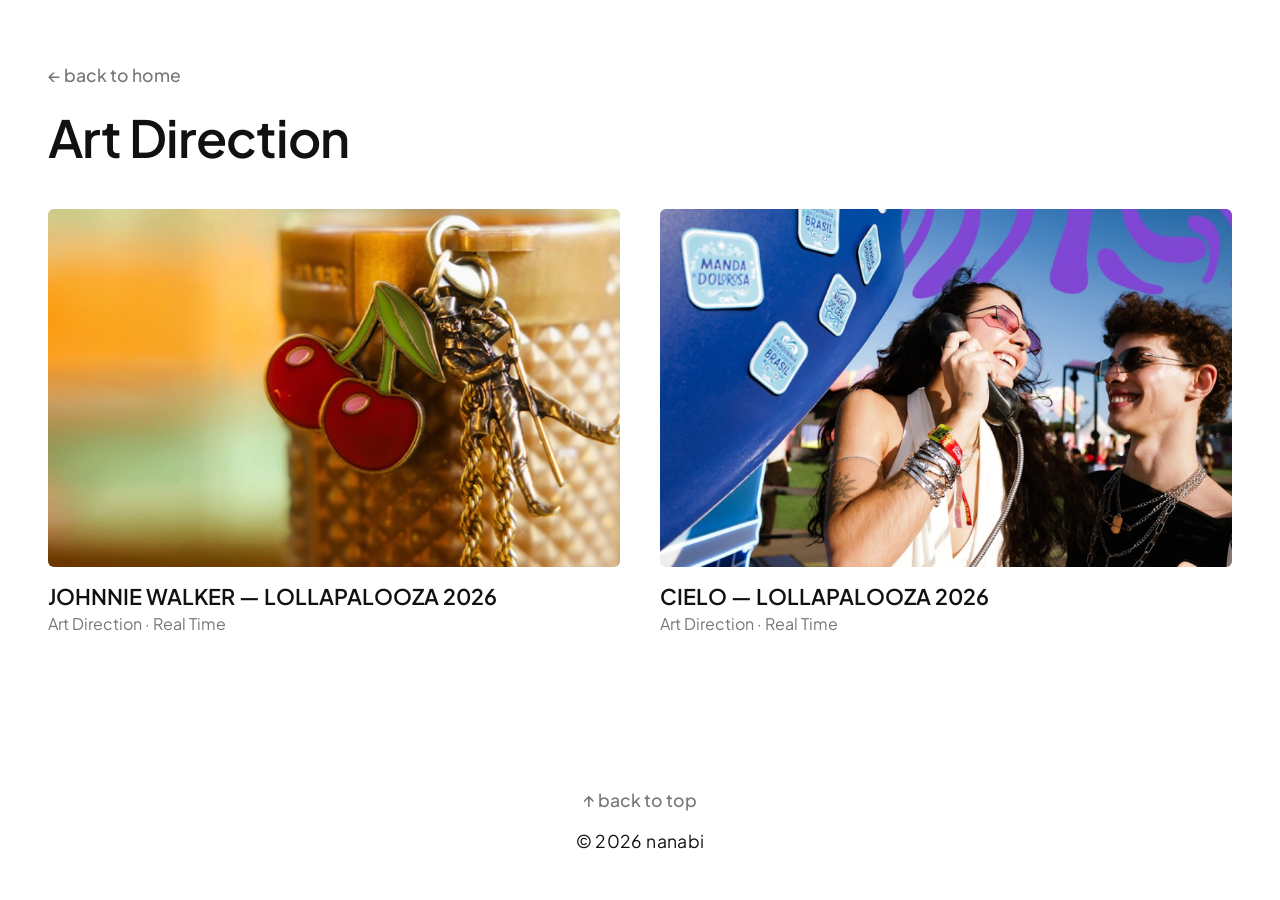
==== art-direction.html @ 41f4c7fe "Revise project description for Johnnie Walker Lollapalooza Updated the text to streamline the descri" ====
<!DOCTYPE html>
<html lang="en">
<head>
  <meta charset="UTF-8">
  <meta name="viewport" content="width=device-width, initial-scale=1.0">
  <title>Art Direction — nanabi</title>

  <!-- FAVICON -->
  <link rel="icon" type="image/png" href="star.png">

  <link rel="stylesheet" href="style.css">
  <link rel="preconnect" href="https://fonts.googleapis.com">
  <link rel="preconnect" href="https://fonts.gstatic.com" crossorigin>
  <link href="https://fonts.googleapis.com/css2?family=Plus+Jakarta+Sans:wght@300;400;500;600;700&display=swap" rel="stylesheet">
</head>
<body>

  <header class="project-header">
    <a href="index.html" class="back-link">← back to home</a>
    <h1 class="category-title">Art Direction</h1>
  </header>

  <main class="gallery-container">
    <div class="projects-grid">

      <!-- CARD 1: JOHNNIE WALKER -->
      <div class="project-card" onclick="openModal('modal-johnnie-walker')" style="cursor: pointer;">
        <div class="card-thumb">
          <img src="THUMBS/Art Direction_01.jpg" alt="JOHNNIE WALKER — LOLLAPALOOZA 2026">
        </div>
        <div class="card-info">
          <h3>JOHNNIE WALKER — LOLLAPALOOZA 2026</h3>
          <p>Art Direction · Real Time</p>
        </div>
      </div>

      <!-- CARD 2: CIELO -->
      <div class="project-card" onclick="openModal('modal-cielo')" style="cursor: pointer;">
        <div class="card-thumb">
          <img src="THUMBS/Art Direction_02.jpg" alt="CIELO — LOLLAPALOOZA 2026">
        </div>
        <div class="card-info">
          <h3>CIELO — LOLLAPALOOZA 2026</h3>
          <p>Art Direction · Real Time</p>
        </div>
      </div>

    </div>
  </main>

  <!-- MODAL 1: JOHNNIE WALKER -->
  <div id="modal-johnnie-walker" class="modal-overlay" onclick="closeModal(event, 'modal-johnnie-walker')">
    <div class="modal-card modal-sidebar" onclick="event.stopPropagation()">
      <div class="modal-media-scroll">
        <img src="ART_DIR/FEED_JW.jpg" alt="JOHNNIE WALKER — LOLLAPALOOZA 2026" style="width: 100%; border-radius: 6px;">
      </div>
      <div class="modal-fixed-sidebar">
        <h3>JOHNNIE WALKER<br>LOLLAPALOOZA 2026</h3>
        <p>The objective for Johnnie Walker was to develop the brand’s visual communication for Lollapalooza 2026, creating a real-time coverage aligned with its identity and the festival’s dynamics. The strategy brought the Go-Go Highball territory and Sabrina Carpenter partnership into the festival context, connecting the product, the experience, and the brand.</p>
        <p>My role as an Art Direction Assistant focused on planning and visual direction, contributing to the development of the content alongside the creative team. The planning aimed to translate the campaign territory into a relevant and consistent visual language throughout the festival. Keep Walking.</p>
        <a href="https://www.instagram.com/p/DWPkcIImExJ/?img_index=1" target="_blank" rel="noopener noreferrer" class="modal-cta-btn">
          view on instagram ↗
        </a>
      </div>
    </div>
  </div>

  <!-- MODAL 2: CIELO -->
  <div id="modal-cielo" class="modal-overlay" onclick="closeModal(event, 'modal-cielo')">
    <div class="modal-card modal-sidebar" onclick="event.stopPropagation()">
      <div class="modal-media-scroll">
        <iframe 
          src="https://www.instagram.com/p/DWH2BdwEbZx/embed" 
          width="100%" 
          height="580" 
          frameborder="0" 
          scrolling="no" 
          allowtransparency="true"
          style="border: none; border-radius: 6px; background: #ffffff;">
        </iframe>
      </div>
      <div class="modal-fixed-sidebar">
        <h3>CIELO<br>LOLLAPALOOZA 2026</h3>
        <p>The objective for Cielo was to establish a visual direction for the Lollapalooza 2026 coverage that would bring the brand closer to the audience’s experience and the energy of the festival. The strategy took Brazilian identity as its starting point, exploring the universe of boteco and gatherings to create a relaxed, diverse, playful, and warm communication.</p>
        <p>My role as an Art Direction Assistant, working as part of the creative team, involved contributing to the development of the visual concept and defining the aesthetic direction for the real-time coverage content.</p>
        <p>The planning aimed to transform everyday elements of Brazilian culture into a contemporary and spontaneous visual language, connecting Cielo to the moments of celebration, connection, and fun experienced throughout the festival.</p>
      </div>
    </div>
  </div>

  <footer class="site-footer">
    <a href="#top" class="back-link back-to-top">↑ back to top</a>
    <p>© 2026 nanabi</p>
  </footer>

  <script src="script.js"></script>
</body>
</html>
---- style.css ----
:root {
  --bg-color: #ffffff;
  --dark-banner: #332B36;
  --text-dark: #111111;
  --text-muted: #777777;
  --pill-bg: #332B36;
  --pill-hover: #221c24;
  --font-main: 'Plus Jakarta Sans', -apple-system, sans-serif;
}

html {
  scroll-behavior: smooth;
}

* {
  margin: 0;
  padding: 0;
  box-sizing: border-box;
}

body {
  font-family: var(--font-main);
  background-color: var(--bg-color);
  color: var(--text-dark);
  -webkit-font-smoothing: antialiased;
  min-height: 100vh;
  display: flex;
  flex-direction: column;
  overflow-x: hidden;
}

/* HERO */
.hero {
  text-align: center;
  padding-top: 4rem;
  width: 100%;
}

.hero h1 {
  font-size: 3.5rem;
  font-weight: 500;
  letter-spacing: -0.02em;
}

.hero .subtitle {
  color: var(--text-muted);
  font-size: 1.25rem;
  margin-top: 0.3rem;
  margin-bottom: 4.5rem;
}

/* CONTAINER CENTRADO */
.banner-container {
  width: 100%;
  max-width: 1320px;
  margin: 0 auto 2rem auto;
  padding: 0 3rem;
  position: relative;
}

.banner-dark-card {
  background-color: var(--dark-banner);
  border-radius: 4px;
  display: flex;
  align-items: center;
  padding: 4rem 5rem;
  position: relative;
  min-height: 280px;
}

/* PHOTO BOOTH OVERLAY */
.photo-window {
  width: 500px;
  position: absolute;
  left: -50px;
  top: 40%;
  transform: translateY(-50%) rotate(-3.5deg);
  transform-origin: center center;
  filter: drop-shadow(0 25px 35px rgba(0, 0, 0, 0.35));
  transition: transform 0.3s ease;
  z-index: 10;
  pointer-events: none;
}

.photo-window img {
  width: 100%;
  display: block;
  pointer-events: auto;
}

.photo-window:hover {
  transform: translateY(-50%) rotate(0deg) scale(1.02);
}

/* BIO TEXT */
.bio-text {
  margin-left: 440px;
  color: #e2dfd2;
  font-size: 1.15rem;
  line-height: 1.75;
  text-align: left;
  max-width: 720px;
}

.bio-text p + p {
  margin-top: 1.2rem;
}

/* TAB NAV */
.tab-nav {
  display: flex;
  justify-content: center;
  gap: 4.5rem;
  margin: 5rem 0 4.5rem 0;
  position: relative;
  z-index: 30;
}

.tab-btn {
  background: none;
  border: none;
  font-family: var(--font-main);
  font-size: 2rem;
  font-weight: 400;
  color: #a0a0a0;
  cursor: pointer;
  transition: color 0.2s ease, font-weight 0.2s ease;
  position: relative;
  z-index: 35;
  text-transform: lowercase;
}

.tab-btn:hover,
.tab-btn.active {
  color: var(--text-dark);
  font-weight: 600;
}

/* TABS CONTENT */
.content-area {
  flex: 1;
}

.tab-content {
  display: none;
  max-width: 1100px;
  margin: 0 auto;
  padding: 0 2rem;
  text-align: center;
}

.tab-content.active {
  display: block;
}

/* PORTFOLIO PILLS */
.pills-grid {
  display: flex;
  flex-wrap: wrap;
  justify-content: center;
  gap: 1.5rem 1.8rem;
  max-width: 980px;
  margin: 0 auto;
}

.pill-btn {
  background-color: var(--pill-bg);
  color: #ffffff;
  padding: 1.2rem 3rem;
  border-radius: 60px;
  text-decoration: none;
  font-size: 1.15rem;
  font-weight: 500;
  transition: all 0.2s ease;
  white-space: nowrap;
}

.pill-btn:hover {
  background-color: var(--pill-hover);
  transform: translateY(-3px);
}

/* ABOUT SECTION */
.about-text {
  font-size: 1.15rem;
  line-height: 1.75;
  color: var(--text-dark);
  text-align: center;
  max-width: 820px;
  margin: 0 auto;
}

.about-text p + p {
  margin-top: 1.8rem;
}

/* FERRAMENTAS NA ABA ABOUT */
.tools-section {
  margin-top: 1.8rem;
  padding-top: 0;
  border-top: none;
}

.tools-section h3 {
  font-size: 2rem;
  font-weight: 600;
  margin-bottom: 0.8rem;
  color: var(--text-dark);
  text-transform: lowercase;
  letter-spacing: normal;
}

.tools-section p {
  font-size: 1.15rem;
  color: var(--text-dark);
  line-height: 1.75;
}

/* CONTACT SECTION */
.contact-box {
  margin-top: 4rem;
  display: flex;
  flex-direction: column;
  align-items: center;
  gap: 3rem;
}

.email-img {
  max-width: 520px;
  width: 100%;
  height: auto;
  transition: transform 0.2s ease;
}

.email-img:hover {
  transform: translateY(-2px);
}

.social-buttons {
  display: flex;
  justify-content: center;
  align-items: center;
  gap: 2rem;
}

.social-btn-img {
  height: 48px;
  width: auto;
  transition: transform 0.2s ease;
}

.social-btn-img:hover {
  transform: scale(1.08);
}

/* GALERIAS E INTERNAS */
.project-header {
  max-width: 1320px;
  margin: 0 auto;
  padding: 4rem 3rem 2.5rem 3rem;
  display: flex;
  flex-direction: column;
  gap: 1.2rem;
  width: 100%;
}

.back-link {
  color: var(--text-muted);
  text-decoration: none;
  font-size: 1.1rem;
  font-weight: 500;
  transition: color 0.2s ease;
}

.back-link:hover {
  color: var(--text-dark);
}

.category-title {
  font-size: 3.2rem;
  font-weight: 600;
  letter-spacing: -0.02em;
}

.gallery-container {
  max-width: 1320px;
  margin: 0 auto;
  padding: 0 3rem;
  width: 100%;
  flex: 1;
}

.projects-grid {
  display: grid;
  grid-template-columns: repeat(2, 1fr);
  gap: 3.5rem 2.5rem;
}

.project-card {
  text-decoration: none;
  color: var(--text-dark);
  display: flex;
  flex-direction: column;
  gap: 1rem;
}

/* ESCONDE PROJETOS ADICIONAIS INICIALMENTE */
.project-card.hidden-project {
  display: none !important;
}

.card-thumb {
  width: 100%;
  aspect-ratio: 16 / 10;
  background-color: #f2f2f2;
  border-radius: 6px;
  overflow: hidden;
}

.card-thumb img {
  width: 100%;
  height: 100%;
  object-fit: cover;
  transition: transform 0.4s ease;
}

.project-card:hover .card-thumb img {
  transform: scale(1.04);
}

.card-info h3 {
  font-size: 1.35rem;
  font-weight: 600;
}

.card-info p {
  font-size: 1rem;
  color: var(--text-muted);
  margin-top: 0.2rem;
}

/* BOTÃO LOAD MORE */
.load-more-container {
  display: flex;
  justify-content: center;
  margin-top: 3.5rem;
  width: 100%;
}

#load-more-btn {
  background-color: var(--pill-bg);
  color: #ffffff;
  border: none;
  padding: 1rem 2.5rem;
  border-radius: 60px;
  font-family: var(--font-main);
  font-size: 1.05rem;
  font-weight: 500;
  cursor: pointer;
  transition: all 0.2s ease;
  text-transform: lowercase;
}

#load-more-btn:hover {
  background-color: var(--pill-hover);
  transform: translateY(-2px);
}

/* ===================================================
   MODAIS DE VISUALIZAÇÃO
   =================================================== */

/* OVERLAY TRANSLÚCIDO COM BLUR */
.modal-overlay {
  display: none;
  position: fixed;
  top: 0;
  left: 0;
  width: 100vw;
  height: 100vh;
  background-color: rgba(30, 30, 30, 0.65);
  backdrop-filter: blur(10px);
  -webkit-backdrop-filter: blur(10px);
  z-index: 1000;
  justify-content: center;
  align-items: center;
  padding: 2rem;
}

.modal-overlay.active {
  display: flex;
}

/* BASE COMUM DO CARD */
.modal-card {
  background-color: #ffffff;
  border-radius: 12px;
  overflow: hidden;
  box-shadow: 0 30px 60px rgba(0, 0, 0, 0.45);
  padding: 1rem;
}

/* 1. LAYOUT DA HOME (TEXTO ABAIXO DA MÍDIA) */
.modal-card.modal-home {
  width: 100%;
  max-width: 560px;
  height: auto;
  max-height: 88vh;
  display: flex;
  flex-direction: column;
}

.modal-card.modal-home .modal-media-scroll {
  flex: initial;
  max-height: 68vh;
  overflow-y: auto;
  background-color: #ffffff;
}

.modal-card.modal-home .modal-media-scroll img,
.modal-card.modal-home .modal-media-scroll video {
  width: 100%;
  height: auto;
  display: block;
  border-radius: 6px;
}

.modal-fixed-footer {
  background-color: #ffffff;
  padding: 1rem 0.2rem 0.2rem 0.2rem;
  display: flex;
  flex-direction: column;
  align-items: flex-start;
}

.modal-fixed-footer h3 {
  font-size: 1.1rem;
  font-weight: 700;
  color: #111111;
  line-height: 1.2;
}

.modal-fixed-footer p {
  font-size: 0.9rem;
  color: #555555;
  margin-top: 0.2rem;
  line-height: 1.4;
}

/* BOTÃO CTA NOS MODAIS DA HOME (VIEW PROJECT) */
.modal-cta-btn {
  display: inline-block;
  margin-top: 0.8rem;
  padding: 0.45rem 1rem;
  background-color: #332B36 !important;
  color: #ffffff !important;
  text-decoration: none !important;
  font-size: 0.75rem;
  font-weight: 500;
  letter-spacing: 0.03em;
  text-transform: lowercase;
  border-radius: 20px;
  transition: background-color 0.2s ease, transform 0.2s ease;
}

.modal-cta-btn:hover {
  background-color: #221c24 !important;
  transform: translateY(-1px);
}

/* 2. LAYOUT DAS ESPECIALIDADES (SIDEBAR FIXA À DIREITA) */
.modal-card.modal-sidebar {
  width: 100%;
  max-width: 1120px;
  height: 85vh;
  max-height: 85vh;
  display: flex;
  flex-direction: row;
  gap: 2rem;
  overflow: hidden; /* Isso impede que o texto saia para fora do card no desktop */
}

.modal-fixed-sidebar {
  width: 260px;
  flex-shrink: 0;
  background-color: #ffffff;
  padding: 0.5rem 1rem 1rem 0;
  display: flex;
  flex-direction: column;
  gap: 1rem;
  height: 100%; /* Força a coluna a respeitar a altura do modal */
  overflow-y: auto !important; /* Ativa a rolagem própria no texto */
}

.modal-card.modal-sidebar .modal-media-scroll img,
.modal-card.modal-sidebar .modal-media-scroll video {
  width: 100%;
  height: auto;
  display: block;
  border-radius: 6px;
}

/* PROTÓTIPOS EMBUTIDOS (FIGMA / IFRAMES / EMBEDS) */
.modal-card.modal-sidebar .modal-media-scroll iframe {
  width: 100%;
  height: 100%;
  min-height: 540px;
  border: none;
  border-radius: 6px;
  display: block;
  background-color: #ffffff !important;
}

/* AJUSTE EXCLUSIVO PARA EMBEDS DO INSTAGRAM */
.modal-card.modal-sidebar .modal-media-scroll iframe[src*="instagram.com"] {
  width: 100%;
  max-width: 540px;
  height: 720px !important;
  margin: 0 auto;
  display: block;
}

/* CENTRALIZAÇÃO EXCLUSIVA DO VÍDEO NO MODAL DE OOH */
#modal-ooh-01 .modal-media-scroll {
  display: flex !important;
  align-items: center !important;
  justify-content: center !important;
  background-color: #ffffff !important;
}

#modal-ooh-01 .modal-media-scroll video {
  max-height: 100% !important;
  width: auto !important;
  object-fit: contain !important;
}

.modal-fixed-sidebar {
  width: 260px;
  flex-shrink: 0;
  background-color: #ffffff;
  padding: 0.5rem 0.5rem 0.5rem 0;
  display: flex;
  flex-direction: column;
  gap: 1rem;
  max-height: 100%;
  overflow-y: auto !important;
}

.modal-fixed-sidebar h3 {
  font-size: 1.15rem;
  font-weight: 700;
  color: #111111;
  line-height: 1.3;
}

.modal-fixed-sidebar p {
  font-size: 0.9rem;
  color: #444444;
  line-height: 1.55;
}

/* BARRA DE ROLAGEM DISCRETA NAS MÍDIAS E SIDEBAR */
.modal-media-scroll::-webkit-scrollbar,
.modal-fixed-sidebar::-webkit-scrollbar {
  width: 4px;
}

.modal-media-scroll::-webkit-scrollbar-thumb,
.modal-fixed-sidebar::-webkit-scrollbar-thumb {
  background: rgba(0, 0, 0, 0.15);
  border-radius: 3px;
}

/* FOOTER COPYRIGHT & BACK TO TOP */
.site-footer {
  text-align: center;
  padding: 6rem 0 3rem 0;
  width: 100%;
  display: flex;
  flex-direction: column;
  align-items: center;
  gap: 1.2rem;
}

.back-to-top {
  display: inline-block;
  cursor: pointer;
}

.site-footer p {
  font-size: 1.1rem;
  color: var(--text-dark);
  font-weight: 400;
  letter-spacing: 0.02em;
}

/* REGRAS RESPONSIVAS (TABLET E MOBILE) */
@media (max-width: 1024px) {
  .hero h1 { font-size: 2.8rem; }
  .tab-btn { font-size: 1.8rem; }
  .photo-window { width: 400px; left: -20px; top: 40%; }
  .bio-text { margin-left: 350px; font-size: 1rem; }
  .about-text { font-size: 1.05rem; }
  .pill-btn { font-size: 1.05rem; padding: 1rem 2.2rem; }
}

@media (max-width: 768px) {
  .hero { padding-top: 2.5rem; }
  .hero h1 { font-size: 2.2rem; }
  .hero .subtitle { font-size: 1.1rem; margin-bottom: 2.5rem; }

  .banner-container {
    padding: 0 1.25rem;
    margin-bottom: 1rem;
  }

  .banner-dark-card {
    flex-direction: column;
    padding: 2.5rem 1.5rem;
    min-height: auto;
  }

  .photo-window {
    position: relative;
    left: 0;
    top: 0;
    transform: none;
    margin: -50px auto 1.5rem auto;
    width: 100%;
    max-width: 300px;
    pointer-events: auto;
  }

  .photo-window:hover {
    transform: scale(1.02);
  }

  .bio-text {
    margin-left: 0;
    font-size: 1rem;
    text-align: center;
    line-height: 1.6;
  }

  .tab-nav {
    gap: 1.8rem;
    margin: 3rem 0 2.5rem 0;
  }

  .tab-btn {
    font-size: 1.3rem;
  }

  .tab-content {
    padding: 0 1.25rem;
  }

  .pills-grid {
    flex-direction: column;
    align-items: stretch;
    gap: 1rem;
  }

  .pill-btn {
    text-align: center;
    padding: 1rem 1.5rem;
    font-size: 1rem;
    width: 100%;
  }

  .about-text {
    font-size: 1rem;
    text-align: left;
  }

  .contact-box {
    margin-top: 2rem;
    gap: 2rem;
  }

  .social-buttons {
    gap: 1.5rem;
  }

  .social-btn-img {
    height: 40px;
  }

  .projects-grid {
    grid-template-columns: 1fr;
    gap: 2.5rem;
  }

  .project-header, .gallery-container {
    padding-left: 1.25rem;
    padding-right: 1.25rem;
  }

  .category-title {
    font-size: 2.2rem;
  }

  .modal-overlay {
    padding: 1rem;
  }

  /* MOBILE DA HOME */
  .modal-card.modal-home {
    width: 100%;
    max-width: 380px;
    height: auto;
    max-height: 85vh;
    padding: 0.8rem;
    overflow-y: auto;
  }

  .modal-card.modal-home .modal-media-scroll {
    flex: initial;
    max-height: 55vh;
  }

  /* MOBILE DAS ESPECIALIDADES */
  .modal-card.modal-sidebar {
    flex-direction: column;
    width: 100%;
    max-width: 100%;
    height: auto;
    max-height: 85vh;
    padding: 1rem;
    gap: 1rem;
    overflow-y: auto;
    -webkit-overflow-scrolling: touch;
  }

  .modal-card.modal-sidebar .modal-media-scroll {
    max-width: 100%;
    max-height: 50vh;
    overflow-y: auto;
    flex-shrink: 0;
  }

  .modal-card.modal-sidebar .modal-media-scroll iframe {
    min-height: 380px;
  }

  .modal-card.modal-sidebar .modal-media-scroll iframe[src*="instagram.com"] {
    height: 480px !important;
  }

  .modal-card.modal-sidebar .modal-fixed-sidebar {
    width: 100%;
    padding: 0.5rem 0.2rem 0.5rem 0.2rem;
    gap: 0.5rem;
    flex-shrink: 0;
    max-height: none;
    overflow-y: visible !important;
  }

  .site-footer {
    padding: 4rem 0 2rem 0;
  }
}
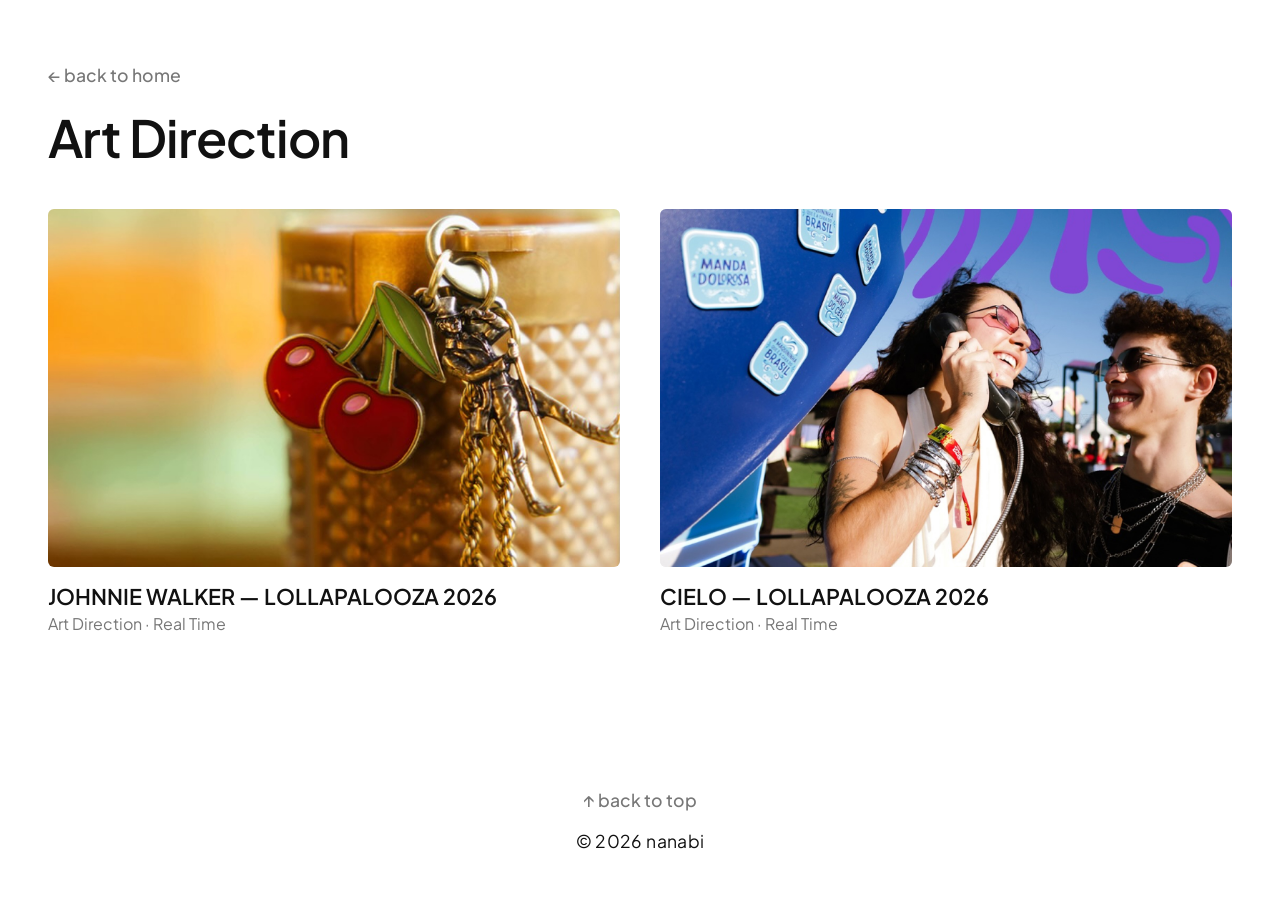
==== commit 6c2fac4a: "Refactor Cielo visual direction description Revised the text to enhance clarity and conciseness." ====
--- a/art-direction.html
+++ b/art-direction.html
@@ -81,9 +81,8 @@
       </div>
       <div class="modal-fixed-sidebar">
         <h3>CIELO<br>LOLLAPALOOZA 2026</h3>
-        <p>The objective for Cielo was to establish a visual direction for the Lollapalooza 2026 coverage that would bring the brand closer to the audience’s experience and the energy of the festival. The strategy took Brazilian identity as its starting point, exploring the universe of boteco and gatherings to create a relaxed, diverse, playful, and warm communication.</p>
-        <p>My role as an Art Direction Assistant, working as part of the creative team, involved contributing to the development of the visual concept and defining the aesthetic direction for the real-time coverage content.</p>
-        <p>The planning aimed to transform everyday elements of Brazilian culture into a contemporary and spontaneous visual language, connecting Cielo to the moments of celebration, connection, and fun experienced throughout the festival.</p>
+        <p>The objective for Cielo was to establish a visual direction for Lollapalooza 2026, bringing the brand closer to the audience and the energy of the festival. The strategy explored Brazilian identity through the universe of boteco and gatherings, creating a relaxed, diverse, playful, and warm visual language.</p>
+        <p>My role as an Art Direction Assistant focused on planning and visual direction, contributing to the development of the visual concept alongside the creative team. The planning transformed everyday elements of Brazilian culture into a contemporary and spontaneous language connected to the festival experience.</p>
       </div>
     </div>
   </div>
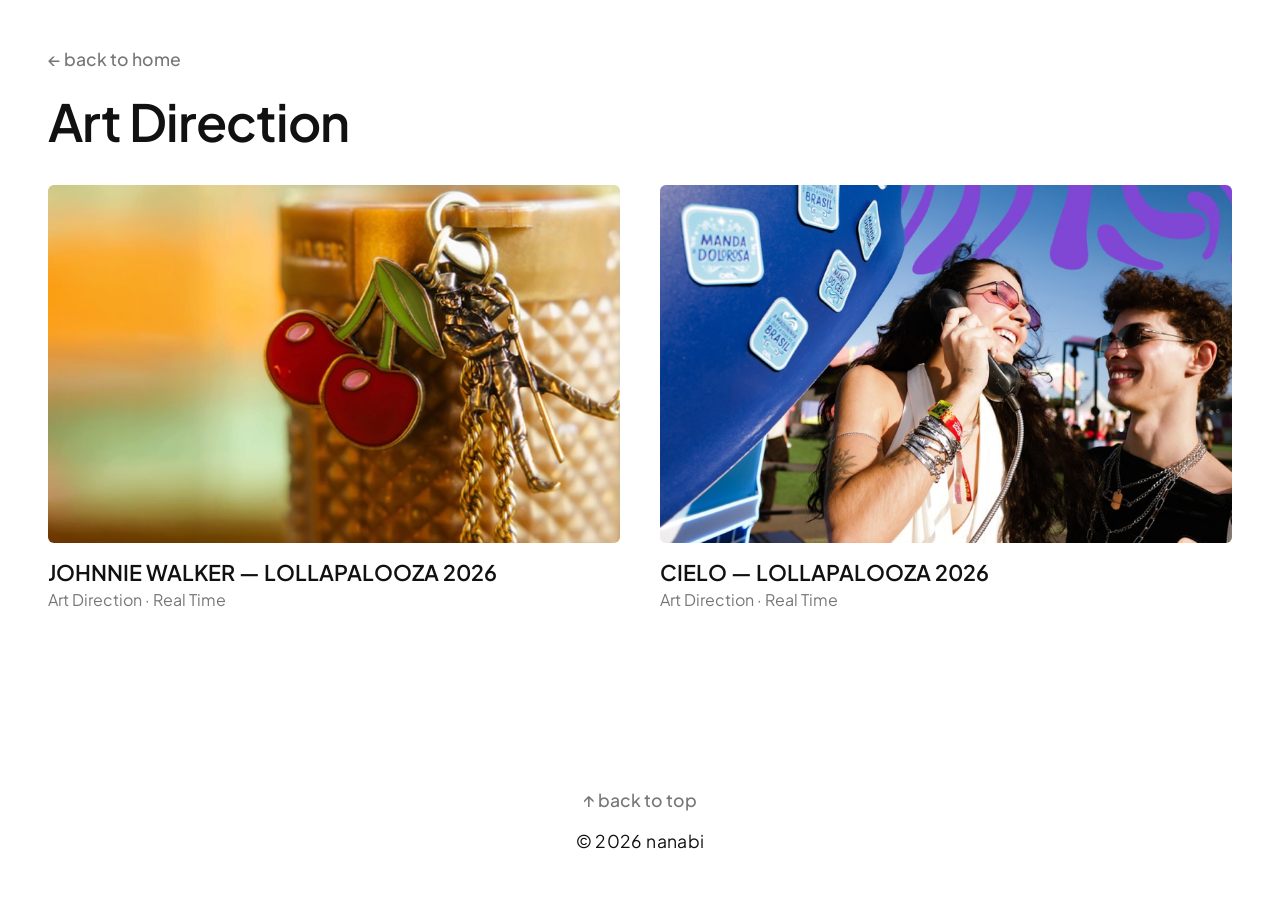
==== commit 7f0dae10: "Revise project descriptions for clarity and detail" ====
--- a/art-direction.html
+++ b/art-direction.html
@@ -57,7 +57,7 @@
       <div class="modal-fixed-sidebar">
         <h3>JOHNNIE WALKER<br>LOLLAPALOOZA 2026</h3>
         <p>The objective for Johnnie Walker was to develop the brand’s visual communication for Lollapalooza 2026, creating a real-time coverage aligned with its identity and the festival’s dynamics. The strategy brought the Go-Go Highball territory and Sabrina Carpenter partnership into the festival context, connecting the product, the experience, and the brand.</p>
-        <p>My role as an Art Direction Assistant focused on planning and visual direction, contributing to the development of the content alongside the creative team. The planning aimed to translate the campaign territory into a relevant and consistent visual language throughout the festival. Keep Walking.</p>
+        <p>For this project, I worked alongside the NOW team as an Art Direction Assistant, contributing to the planning and visual direction of the content. The planning aimed to translate the campaign territory into a relevant and consistent visual language throughout the festival. Keep Walking.</p>
         <a href="https://www.instagram.com/p/DWPkcIImExJ/?img_index=1" target="_blank" rel="noopener noreferrer" class="modal-cta-btn">
           view on instagram ↗
         </a>
@@ -81,8 +81,9 @@
       </div>
       <div class="modal-fixed-sidebar">
         <h3>CIELO<br>LOLLAPALOOZA 2026</h3>
-        <p>The objective for Cielo was to establish a visual direction for Lollapalooza 2026, bringing the brand closer to the audience and the energy of the festival. The strategy explored Brazilian identity through the universe of boteco and gatherings, creating a relaxed, diverse, playful, and warm visual language.</p>
-        <p>My role as an Art Direction Assistant focused on planning and visual direction, contributing to the development of the visual concept alongside the creative team. The planning transformed everyday elements of Brazilian culture into a contemporary and spontaneous language connected to the festival experience.</p>
+        <p>For Lollapalooza 2026, Cielo developed a visual direction designed to bring the brand closer to the audience and the energy of the festival. The strategy explored Brazilian identity through the universe of boteco and gatherings, creating a relaxed, diverse, playful, and warm visual language.</p>
+        <p>For this project, I worked alongside the NOW team as an Art Direction Assistant, contributing to the planning and development of the visual concept. The planning transformed everyday elements of Brazilian culture into a contemporary and spontaneous visual language connected to the festival experience.</p>
+        
       </div>
     </div>
   </div>
--- a/style.css
+++ b/style.css
@@ -253,11 +253,15 @@
   transform: scale(1.08);
 }
 
-/* GALERIAS E INTERNAS */
+/* GALERIAS E INTERNAS (HEADER FIXO EM CIMA) */
 .project-header {
+  position: sticky;
+  top: 0;
+  background-color: var(--bg-color);
+  z-index: 100;
   max-width: 1320px;
   margin: 0 auto;
-  padding: 4rem 3rem 2.5rem 3rem;
+  padding: 3rem 3rem 2rem 3rem;
   display: flex;
   flex-direction: column;
   gap: 1.2rem;
@@ -398,6 +402,32 @@
   overflow: hidden;
   box-shadow: 0 30px 60px rgba(0, 0, 0, 0.45);
   padding: 1rem;
+  position: relative;
+}
+
+/* BOTÃO CLOSE EM CINZA SUAVE */
+.modal-close-btn {
+  position: absolute;
+  top: 1rem;
+  right: 1rem;
+  background-color: #f1f1f1;
+  color: #555555;
+  border: none;
+  border-radius: 50%;
+  width: 32px;
+  height: 32px;
+  font-size: 1rem;
+  cursor: pointer;
+  display: flex;
+  align-items: center;
+  justify-content: center;
+  transition: background-color 0.2s ease, color 0.2s ease;
+  z-index: 50;
+}
+
+.modal-close-btn:hover {
+  background-color: #e2e2e2;
+  color: #111111;
 }
 
 /* 1. LAYOUT DA HOME (TEXTO ABAIXO DA MÍDIA) */
@@ -477,19 +507,17 @@
   display: flex;
   flex-direction: row;
   gap: 2rem;
-  overflow: hidden; /* Isso impede que o texto saia para fora do card no desktop */
-}
-
-.modal-fixed-sidebar {
-  width: 260px;
-  flex-shrink: 0;
-  background-color: #ffffff;
-  padding: 0.5rem 1rem 1rem 0;
-  display: flex;
-  flex-direction: column;
-  gap: 1rem;
-  height: 100%; /* Força a coluna a respeitar a altura do modal */
-  overflow-y: auto !important; /* Ativa a rolagem própria no texto */
+  overflow: hidden;
+}
+
+.modal-card.modal-sidebar .modal-media-scroll {
+  flex: 1;
+  max-width: 800px;
+  height: 100%;
+  overflow-y: auto;
+  background-color: #ffffff !important;
+  border-radius: 6px;
+  position: relative;
 }
 
 .modal-card.modal-sidebar .modal-media-scroll img,
@@ -514,35 +542,22 @@
 /* AJUSTE EXCLUSIVO PARA EMBEDS DO INSTAGRAM */
 .modal-card.modal-sidebar .modal-media-scroll iframe[src*="instagram.com"] {
   width: 100%;
-  max-width: 540px;
-  height: 720px !important;
+  max-width: 480px;
+  height: 100% !important;
+  min-height: 480px;
   margin: 0 auto;
   display: block;
-}
-
-/* CENTRALIZAÇÃO EXCLUSIVA DO VÍDEO NO MODAL DE OOH */
-#modal-ooh-01 .modal-media-scroll {
-  display: flex !important;
-  align-items: center !important;
-  justify-content: center !important;
-  background-color: #ffffff !important;
-}
-
-#modal-ooh-01 .modal-media-scroll video {
-  max-height: 100% !important;
-  width: auto !important;
-  object-fit: contain !important;
 }
 
 .modal-fixed-sidebar {
   width: 260px;
   flex-shrink: 0;
   background-color: #ffffff;
-  padding: 0.5rem 0.5rem 0.5rem 0;
+  padding: 0.5rem 1rem 1rem 0;
   display: flex;
   flex-direction: column;
   gap: 1rem;
-  max-height: 100%;
+  height: 100%;
   overflow-y: auto !important;
 }
 
@@ -668,9 +683,21 @@
     width: 100%;
   }
 
+  /* UNIFORMIZAÇÃO DAS FONTES NO MOBILE (ABOUT & TOOLS) */
   .about-text {
     font-size: 1rem;
-    text-align: left;
+    text-align: center;
+    line-height: 1.6;
+  }
+
+  .tools-section h3 {
+    font-size: 1.3rem;
+    font-weight: 600;
+  }
+
+  .tools-section p {
+    font-size: 1rem;
+    line-height: 1.6;
   }
 
   .contact-box {
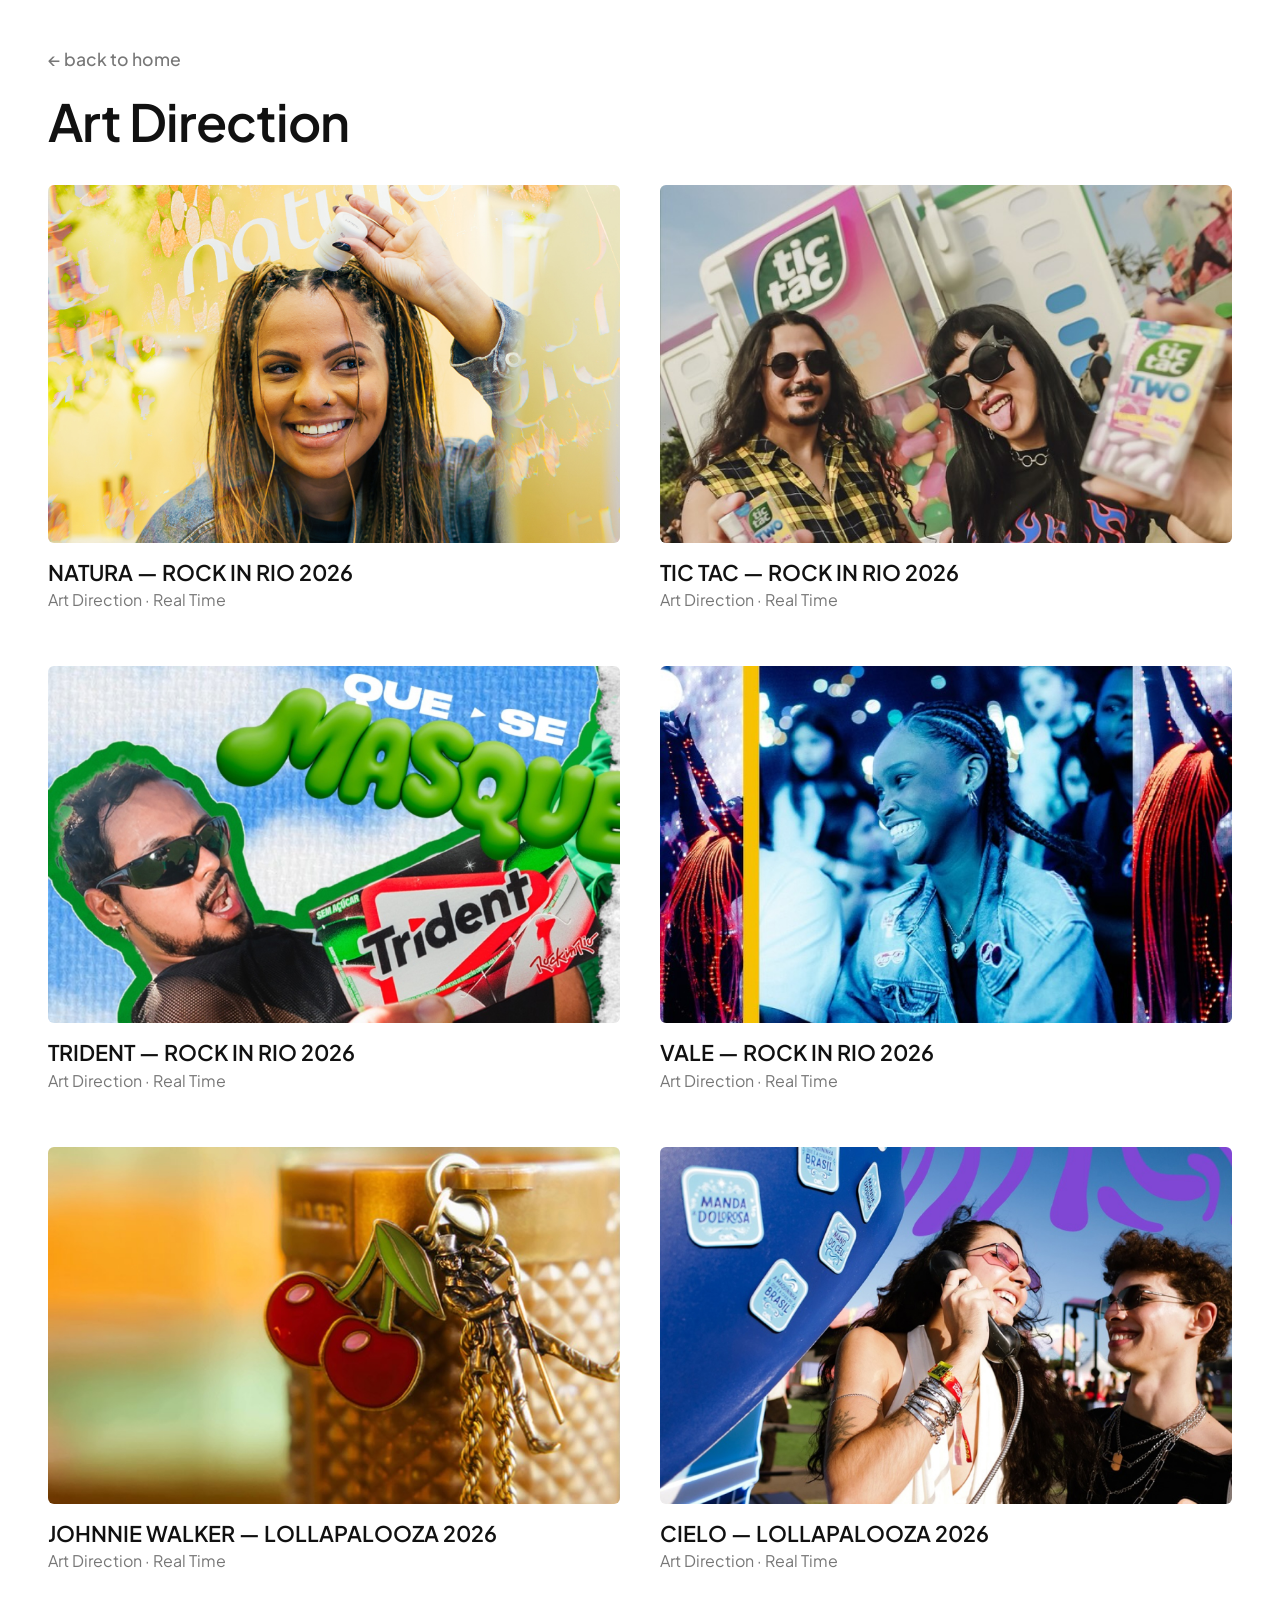
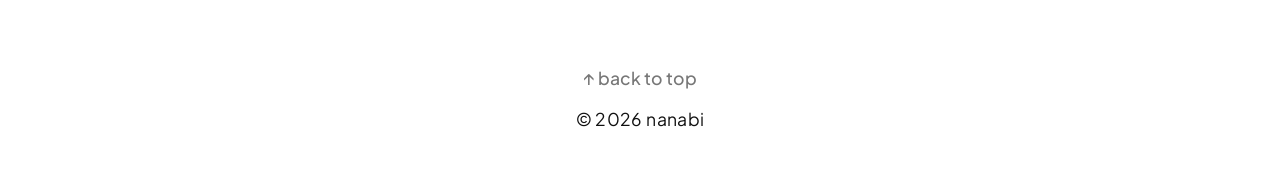
==== commit d7bf2941: "Update project cards and modals for Rock in Rio 2026" ====
--- a/art-direction.html
+++ b/art-direction.html
@@ -13,6 +13,7 @@
   <link rel="preconnect" href="https://fonts.gstatic.com" crossorigin>
   <link href="https://fonts.googleapis.com/css2?family=Plus+Jakarta+Sans:wght@300;400;500;600;700&display=swap" rel="stylesheet">
 </head>
+
 <body>
 
   <header class="project-header">
@@ -23,7 +24,51 @@
   <main class="gallery-container">
     <div class="projects-grid">
 
-      <!-- CARD 1: JOHNNIE WALKER -->
+      <!-- CARD 1: NATURA -->
+      <div class="project-card" onclick="openModal('modal-natura')" style="cursor: pointer;">
+        <div class="card-thumb">
+          <img src="THUMBS/Art Direction_03.jpg" alt="NATURA — ROCK IN RIO 2026">
+        </div>
+        <div class="card-info">
+          <h3>NATURA — ROCK IN RIO 2026</h3>
+          <p>Art Direction · Real Time</p>
+        </div>
+      </div>
+
+      <!-- CARD 2: TIC TAC -->
+      <div class="project-card" onclick="openModal('modal-tictac')" style="cursor: pointer;">
+        <div class="card-thumb">
+          <img src="THUMBS/Art Direction_04.jpg" alt="TIC TAC — ROCK IN RIO 2026">
+        </div>
+        <div class="card-info">
+          <h3>TIC TAC — ROCK IN RIO 2026</h3>
+          <p>Art Direction · Real Time</p>
+        </div>
+      </div>
+
+      <!-- CARD 3: TRIDENT -->
+      <div class="project-card" onclick="openModal('modal-trident')" style="cursor: pointer;">
+        <div class="card-thumb">
+          <img src="THUMBS/Art Direction_05.jpg" alt="TRIDENT — ROCK IN RIO 2026">
+        </div>
+        <div class="card-info">
+          <h3>TRIDENT — ROCK IN RIO 2026</h3>
+          <p>Art Direction · Real Time</p>
+        </div>
+      </div>
+
+      <!-- CARD 4: VALE -->
+      <div class="project-card" onclick="openModal('modal-vale')" style="cursor: pointer;">
+        <div class="card-thumb">
+          <img src="THUMBS/Art Direction_06.jpg" alt="VALE — ROCK IN RIO 2026">
+        </div>
+        <div class="card-info">
+          <h3>VALE — ROCK IN RIO 2026</h3>
+          <p>Art Direction · Real Time</p>
+        </div>
+      </div>
+
+      <!-- CARD 5: JOHNNIE WALKER -->
       <div class="project-card" onclick="openModal('modal-johnnie-walker')" style="cursor: pointer;">
         <div class="card-thumb">
           <img src="THUMBS/Art Direction_01.jpg" alt="JOHNNIE WALKER — LOLLAPALOOZA 2026">
@@ -34,7 +79,7 @@
         </div>
       </div>
 
-      <!-- CARD 2: CIELO -->
+      <!-- CARD 6: CIELO -->
       <div class="project-card" onclick="openModal('modal-cielo')" style="cursor: pointer;">
         <div class="card-thumb">
           <img src="THUMBS/Art Direction_02.jpg" alt="CIELO — LOLLAPALOOZA 2026">
@@ -48,45 +93,247 @@
     </div>
   </main>
 
-  <!-- MODAL 1: JOHNNIE WALKER -->
+
+  <!-- ========================================================== -->
+  <!-- MODAL 1: NATURA -->
+  <!-- ========================================================== -->
+
+  <div id="modal-natura" class="modal-overlay" onclick="closeModal(event, 'modal-natura')">
+
+    <div class="modal-card modal-sidebar" onclick="event.stopPropagation()">
+
+      <button class="modal-close-btn"
+              onclick="closeModal(event, 'modal-natura')"
+              aria-label="Close">
+        ×
+      </button>
+
+      <div class="modal-media-scroll">
+        <img src="THUMBS/Art Direction_03.jpg"
+             alt="NATURA — ROCK IN RIO 2026"
+             style="width: 100%; border-radius: 6px;">
+      </div>
+
+      <div class="modal-fixed-sidebar">
+
+        <h3>NATURA<br>ROCK IN RIO 2026</h3>
+
+        <p>
+          Real-time content created for Natura during Rock in Rio 2026, following the brand’s communication and the festival environment.
+        </p>
+
+        <p>
+          I worked with the NOW team as an Art Direction Assistant, supporting the creative planning and visual development of the content throughout the event.
+        </p>
+
+      </div>
+    </div>
+  </div>
+
+
+  <!-- ========================================================== -->
+  <!-- MODAL 2: TIC TAC -->
+  <!-- ========================================================== -->
+
+  <div id="modal-tictac" class="modal-overlay" onclick="closeModal(event, 'modal-tictac')">
+
+    <div class="modal-card modal-sidebar" onclick="event.stopPropagation()">
+
+      <button class="modal-close-btn"
+              onclick="closeModal(event, 'modal-tictac')"
+              aria-label="Close">
+        ×
+      </button>
+
+      <div class="modal-media-scroll">
+        <img src="THUMBS/Art Direction_04.jpg"
+             alt="TIC TAC — ROCK IN RIO 2026"
+             style="width: 100%; border-radius: 6px;">
+      </div>
+
+      <div class="modal-fixed-sidebar">
+
+        <h3>TIC TAC<br>ROCK IN RIO 2026</h3>
+
+        <p>
+          Art direction for Tic Tac’s real-time communication during Rock in Rio 2026, adapting the brand’s visual language to the festival.
+        </p>
+
+        <p>
+          As an Art Direction Assistant at NOW, I contributed to the planning and development of visual content created throughout the event.
+        </p>
+
+      </div>
+    </div>
+  </div>
+
+
+  <!-- ========================================================== -->
+  <!-- MODAL 3: TRIDENT -->
+  <!-- ========================================================== -->
+
+  <div id="modal-trident" class="modal-overlay" onclick="closeModal(event, 'modal-trident')">
+
+    <div class="modal-card modal-sidebar" onclick="event.stopPropagation()">
+
+      <button class="modal-close-btn"
+              onclick="closeModal(event, 'modal-trident')"
+              aria-label="Close">
+        ×
+      </button>
+
+      <div class="modal-media-scroll">
+        <img src="THUMBS/Art Direction_05.jpg"
+             alt="TRIDENT — ROCK IN RIO 2026"
+             style="width: 100%; border-radius: 6px;">
+      </div>
+
+      <div class="modal-fixed-sidebar">
+
+        <h3>TRIDENT<br>ROCK IN RIO 2026</h3>
+
+        <p>
+          Real-time communication for Trident during Rock in Rio 2026, developed for the festival’s fast-paced environment.
+        </p>
+
+        <p>
+          Working with the NOW team as an Art Direction Assistant, I supported the creative planning and visual development of the content.
+        </p>
+
+      </div>
+    </div>
+  </div>
+
+
+  <!-- ========================================================== -->
+  <!-- MODAL 4: VALE -->
+  <!-- ========================================================== -->
+
+  <div id="modal-vale" class="modal-overlay" onclick="closeModal(event, 'modal-vale')">
+
+    <div class="modal-card modal-sidebar" onclick="event.stopPropagation()">
+
+      <button class="modal-close-btn"
+              onclick="closeModal(event, 'modal-vale')"
+              aria-label="Close">
+        ×
+      </button>
+
+      <div class="modal-media-scroll">
+        <img src="THUMBS/Art Direction_06.jpg"
+             alt="VALE — ROCK IN RIO 2026"
+             style="width: 100%; border-radius: 6px;">
+      </div>
+
+      <div class="modal-fixed-sidebar">
+
+        <h3>VALE<br>ROCK IN RIO 2026</h3>
+
+        <p>
+          Visual content developed for Vale during Rock in Rio 2026, combining real-time communication with the festival context.
+        </p>
+
+        <p>
+          I worked alongside the NOW team as an Art Direction Assistant, supporting the creative process and development of content for the event.
+        </p>
+
+      </div>
+    </div>
+  </div>
+
+
+  <!-- ========================================================== -->
+  <!-- MODAL 5: JOHNNIE WALKER -->
+  <!-- ========================================================== -->
+
   <div id="modal-johnnie-walker" class="modal-overlay" onclick="closeModal(event, 'modal-johnnie-walker')">
-    <div class="modal-card modal-sidebar" onclick="event.stopPropagation()">
-      <div class="modal-media-scroll">
-        <img src="ART_DIR/FEED_JW.jpg" alt="JOHNNIE WALKER — LOLLAPALOOZA 2026" style="width: 100%; border-radius: 6px;">
-      </div>
-      <div class="modal-fixed-sidebar">
+
+    <div class="modal-card modal-sidebar" onclick="event.stopPropagation()">
+
+      <button class="modal-close-btn"
+              onclick="closeModal(event, 'modal-johnnie-walker')"
+              aria-label="Close">
+        ×
+      </button>
+
+      <div class="modal-media-scroll">
+        <img src="ART_DIR/FEED_JW.jpg"
+             alt="JOHNNIE WALKER — LOLLAPALOOZA 2026"
+             style="width: 100%; border-radius: 6px;">
+      </div>
+
+      <div class="modal-fixed-sidebar">
+
         <h3>JOHNNIE WALKER<br>LOLLAPALOOZA 2026</h3>
-        <p>The objective for Johnnie Walker was to develop the brand’s visual communication for Lollapalooza 2026, creating a real-time coverage aligned with its identity and the festival’s dynamics. The strategy brought the Go-Go Highball territory and Sabrina Carpenter partnership into the festival context, connecting the product, the experience, and the brand.</p>
-        <p>For this project, I worked alongside the NOW team as an Art Direction Assistant, contributing to the planning and visual direction of the content. The planning aimed to translate the campaign territory into a relevant and consistent visual language throughout the festival. Keep Walking.</p>
-        <a href="https://www.instagram.com/p/DWPkcIImExJ/?img_index=1" target="_blank" rel="noopener noreferrer" class="modal-cta-btn">
+
+        <p>
+          The objective for Johnnie Walker was to develop the brand’s visual communication for Lollapalooza 2026, creating a real-time coverage aligned with its identity and the festival’s dynamics. The strategy brought the Go-Go Highball territory and Sabrina Carpenter partnership into the festival context, connecting the product, the experience, and the brand.
+        </p>
+
+        <p>
+          For this project, I worked alongside the NOW team as an Art Direction Assistant, contributing to the planning and visual direction of the content. The planning aimed to translate the campaign territory into a relevant and consistent visual language throughout the festival. Keep Walking.
+        </p>
+
+        <a href="https://www.instagram.com/p/DWPkcIImExJ/?img_index=1"
+           target="_blank"
+           rel="noopener noreferrer"
+           class="modal-cta-btn">
           view on instagram ↗
         </a>
-      </div>
-    </div>
-  </div>
-
-  <!-- MODAL 2: CIELO -->
+
+      </div>
+    </div>
+  </div>
+
+
+  <!-- ========================================================== -->
+  <!-- MODAL 6: CIELO -->
+  <!-- ========================================================== -->
+
   <div id="modal-cielo" class="modal-overlay" onclick="closeModal(event, 'modal-cielo')">
-    <div class="modal-card modal-sidebar" onclick="event.stopPropagation()">
-      <div class="modal-media-scroll">
-        <iframe 
-          src="https://www.instagram.com/p/DWH2BdwEbZx/embed" 
-          width="100%" 
-          height="580" 
-          frameborder="0" 
-          scrolling="no" 
+
+    <div class="modal-card modal-sidebar" onclick="event.stopPropagation()">
+
+      <button class="modal-close-btn"
+              onclick="closeModal(event, 'modal-cielo')"
+              aria-label="Close">
+        ×
+      </button>
+
+      <div class="modal-media-scroll">
+
+        <iframe
+          src="https://www.instagram.com/p/DWH2BdwEbZx/embed"
+          width="100%"
+          height="580"
+          frameborder="0"
+          scrolling="no"
           allowtransparency="true"
           style="border: none; border-radius: 6px; background: #ffffff;">
         </iframe>
-      </div>
-      <div class="modal-fixed-sidebar">
+
+      </div>
+
+      <div class="modal-fixed-sidebar">
+
         <h3>CIELO<br>LOLLAPALOOZA 2026</h3>
-        <p>For Lollapalooza 2026, Cielo developed a visual direction designed to bring the brand closer to the audience and the energy of the festival. The strategy explored Brazilian identity through the universe of boteco and gatherings, creating a relaxed, diverse, playful, and warm visual language.</p>
-        <p>For this project, I worked alongside the NOW team as an Art Direction Assistant, contributing to the planning and development of the visual concept. The planning transformed everyday elements of Brazilian culture into a contemporary and spontaneous visual language connected to the festival experience.</p>
-        
-      </div>
-    </div>
-  </div>
+
+        <p>
+          For Lollapalooza 2026, Cielo developed a visual direction designed to bring the brand closer to the audience and the energy of the festival. The strategy explored Brazilian identity through the universe of boteco and gatherings, creating a relaxed, diverse, playful, and warm visual language.
+        </p>
+
+        <p>
+          For this project, I worked alongside the NOW team as an Art Direction Assistant, contributing to the planning and development of the visual concept. The planning transformed everyday elements of Brazilian culture into a contemporary and spontaneous visual language connected to the festival experience.
+        </p>
+
+      </div>
+    </div>
+  </div>
+
+
+  <!-- ========================================================== -->
+  <!-- FOOTER -->
+  <!-- ========================================================== -->
 
   <footer class="site-footer">
     <a href="#top" class="back-link back-to-top">↑ back to top</a>
@@ -94,5 +341,6 @@
   </footer>
 
   <script src="script.js"></script>
+
 </body>
 </html>
--- a/style.css
+++ b/style.css
@@ -240,11 +240,11 @@
   display: flex;
   justify-content: center;
   align-items: center;
-  gap: 2rem;
+  gap: 1.8rem;
 }
 
 .social-btn-img {
-  height: 48px;
+  height: 40px;
   width: auto;
   transition: transform 0.2s ease;
 }
@@ -308,7 +308,6 @@
   gap: 1rem;
 }
 
-/* ESCONDE PROJETOS ADICIONAIS INICIALMENTE */
 .project-card.hidden-project {
   display: none !important;
 }
@@ -371,10 +370,9 @@
 }
 
 /* ===================================================
-   MODAIS DE VISUALIZAÇÃO
+   MODAIS DE VISUALIZAÇÃO (DESKTOP)
    =================================================== */
 
-/* OVERLAY TRANSLÚCIDO COM BLUR */
 .modal-overlay {
   display: none;
   position: fixed;
@@ -395,42 +393,42 @@
   display: flex;
 }
 
-/* BASE COMUM DO CARD */
 .modal-card {
   background-color: #ffffff;
   border-radius: 12px;
   overflow: hidden;
   box-shadow: 0 30px 60px rgba(0, 0, 0, 0.45);
-  padding: 1rem;
+  padding: 1.2rem;
   position: relative;
 }
 
-/* BOTÃO CLOSE EM CINZA SUAVE */
 .modal-close-btn {
   position: absolute;
-  top: 1rem;
-  right: 1rem;
+  top: 0.8rem;
+  right: 0.8rem;
   background-color: #f1f1f1;
   color: #555555;
   border: none;
   border-radius: 50%;
-  width: 32px;
-  height: 32px;
-  font-size: 1rem;
+  width: 26px;
+  height: 26px;
+  font-size: 0.9rem;
+  line-height: 1;
   cursor: pointer;
   display: flex;
   align-items: center;
   justify-content: center;
   transition: background-color 0.2s ease, color 0.2s ease;
-  z-index: 50;
-}
-
-.modal-close-btn:hover {
-  background-color: #e2e2e2;
-  color: #111111;
-}
-
-/* 1. LAYOUT DA HOME (TEXTO ABAIXO DA MÍDIA) */
+  z-index: 9999;
+}
+
+.modal-close-btn:hover,
+.modal-close-btn:active {
+  background-color: #332B36;
+  color: #ffffff;
+}
+
+/* LAYOUT DA HOME DESKTOP */
 .modal-card.modal-home {
   width: 100%;
   max-width: 560px;
@@ -477,7 +475,6 @@
   line-height: 1.4;
 }
 
-/* BOTÃO CTA NOS MODAIS DA HOME (VIEW PROJECT) */
 .modal-cta-btn {
   display: inline-block;
   margin-top: 0.8rem;
@@ -498,7 +495,7 @@
   transform: translateY(-1px);
 }
 
-/* 2. LAYOUT DAS ESPECIALIDADES (SIDEBAR FIXA À DIREITA) */
+/* LAYOUT DAS ESPECIALIDADES DESKTOP */
 .modal-card.modal-sidebar {
   width: 100%;
   max-width: 1120px;
@@ -528,7 +525,6 @@
   border-radius: 6px;
 }
 
-/* PROTÓTIPOS EMBUTIDOS (FIGMA / IFRAMES / EMBEDS) */
 .modal-card.modal-sidebar .modal-media-scroll iframe {
   width: 100%;
   height: 100%;
@@ -539,7 +535,6 @@
   background-color: #ffffff !important;
 }
 
-/* AJUSTE EXCLUSIVO PARA EMBEDS DO INSTAGRAM */
 .modal-card.modal-sidebar .modal-media-scroll iframe[src*="instagram.com"] {
   width: 100%;
   max-width: 480px;
@@ -574,7 +569,6 @@
   line-height: 1.55;
 }
 
-/* BARRA DE ROLAGEM DISCRETA NAS MÍDIAS E SIDEBAR */
 .modal-media-scroll::-webkit-scrollbar,
 .modal-fixed-sidebar::-webkit-scrollbar {
   width: 4px;
@@ -586,7 +580,7 @@
   border-radius: 3px;
 }
 
-/* FOOTER COPYRIGHT & BACK TO TOP */
+/* FOOTER */
 .site-footer {
   text-align: center;
   padding: 6rem 0 3rem 0;
@@ -609,7 +603,10 @@
   letter-spacing: 0.02em;
 }
 
-/* REGRAS RESPONSIVAS (TABLET E MOBILE) */
+/* ===================================================
+   REGRAS RESPONSIVAS EXCLUSIVAS PARA MOBILE
+   =================================================== */
+
 @media (max-width: 1024px) {
   .hero h1 { font-size: 2.8rem; }
   .tab-btn { font-size: 1.8rem; }
@@ -683,7 +680,6 @@
     width: 100%;
   }
 
-  /* UNIFORMIZAÇÃO DAS FONTES NO MOBILE (ABOUT & TOOLS) */
   .about-text {
     font-size: 1rem;
     text-align: center;
@@ -710,7 +706,7 @@
   }
 
   .social-btn-img {
-    height: 40px;
+    height: 30px;
   }
 
   .projects-grid {
@@ -718,7 +714,8 @@
     gap: 2.5rem;
   }
 
-  .project-header, .gallery-container {
+  .project-header,
+  .gallery-container {
     padding-left: 1.25rem;
     padding-right: 1.25rem;
   }
@@ -728,62 +725,147 @@
   }
 
   .modal-overlay {
-    padding: 1rem;
-  }
-
-  /* MOBILE DA HOME */
-  .modal-card.modal-home {
-    width: 100%;
-    max-width: 380px;
-    height: auto;
-    max-height: 85vh;
-    padding: 0.8rem;
-    overflow-y: auto;
-  }
-
-  .modal-card.modal-home .modal-media-scroll {
-    flex: initial;
-    max-height: 55vh;
-  }
-
-  /* MOBILE DAS ESPECIALIDADES */
+    padding: 1rem !important;
+  }
+
+  /* SOBE AS JANELAS NO MOBILE */
+  .modal-card {
+    transform: translateY(-6vh);
+  }
+
+  .modal-close-btn {
+    top: 0.6rem !important;
+    right: 0.6rem !important;
+    width: 26px !important;
+    height: 26px !important;
+    font-size: 0.9rem !important;
+    background-color: #f1f1f1 !important;
+    color: #555555 !important;
+    z-index: 9999 !important;
+    pointer-events: auto !important;
+  }
+
+  .modal-close-btn:hover,
+  .modal-close-btn:active {
+    background-color: #332B36 !important;
+    color: #ffffff !important;
+  }
+
+  /* REGRAS EXCLUSIVAS DAS PÁGINAS INTERNAS
+     (CRM, UI DESIGN, OOH, ETC) */
+
   .modal-card.modal-sidebar {
-    flex-direction: column;
-    width: 100%;
-    max-width: 100%;
-    height: auto;
-    max-height: 85vh;
-    padding: 1rem;
-    gap: 1rem;
-    overflow-y: auto;
+    flex-direction: column !important;
+    width: 100% !important;
+    max-width: 380px !important;
+    height: 72vh !important;
+    max-height: 72vh !important;
+    margin: auto !important;
+    padding: 0.8rem !important;
+    padding-top: 2.2rem !important;
+    gap: 0.6rem !important;
+    position: relative !important;
+    overflow: hidden !important;
+  }
+
+  .modal-card.modal-sidebar .modal-media-scroll {
+    flex: 0 0 65% !important;
+    max-height: 65% !important;
+    width: 100% !important;
+
+    overflow-y: auto !important;
+    overflow-x: hidden !important;
+
     -webkit-overflow-scrolling: touch;
-  }
-
-  .modal-card.modal-sidebar .modal-media-scroll {
-    max-width: 100%;
-    max-height: 50vh;
-    overflow-y: auto;
-    flex-shrink: 0;
-  }
-
-  .modal-card.modal-sidebar .modal-media-scroll iframe {
-    min-height: 380px;
-  }
-
-  .modal-card.modal-sidebar .modal-media-scroll iframe[src*="instagram.com"] {
-    height: 480px !important;
+
+    background-color: #ffffff !important;
+    border-radius: 6px;
+
+    padding: 0 !important;
+    margin: 0 !important;
+  }
+
+  .modal-card.modal-sidebar .modal-media-scroll img,
+  .modal-card.modal-sidebar .modal-media-scroll video {
+    display: block !important;
+    width: 100% !important;
+    max-width: 100% !important;
+    height: auto !important;
+    max-height: none !important;
+    margin: 0 !important;
+    padding: 0 !important;
+    object-fit: contain !important;
+    object-position: top center !important;
+    border-radius: 6px !important;
   }
 
   .modal-card.modal-sidebar .modal-fixed-sidebar {
-    width: 100%;
-    padding: 0.5rem 0.2rem 0.5rem 0.2rem;
-    gap: 0.5rem;
-    flex-shrink: 0;
-    max-height: none;
-    overflow-y: visible !important;
+    width: 100% !important;
+    flex: 1 1 auto !important;
+    max-height: 35% !important;
+    padding: 0.2rem 0 !important;
+    gap: 0.4rem !important;
+    overflow-y: auto !important;
+    -webkit-overflow-scrolling: touch;
+    text-align: left !important;
+  }
+
+  .modal-fixed-sidebar h3 {
+    font-size: 1rem !important;
+  }
+
+  .modal-fixed-sidebar p {
+    font-size: 0.85rem !important;
+    line-height: 1.45 !important;
   }
 
   .site-footer {
     padding: 4rem 0 2rem 0;
   }
-}
+
+  /* ===================================================
+     UI DESIGN + IN THE STREETS
+     SOMENTE ESTAS DUAS PÁGINAS
+     =================================================== */
+
+  .modal-card.modal-adaptive {
+    height: auto !important;
+    max-height: 88vh !important;
+  }
+
+  .modal-card.modal-adaptive .modal-media-scroll {
+    flex: initial !important;
+    width: 100% !important;
+    height: auto !important;
+    max-height: 65vh !important;
+
+    overflow-y: auto !important;
+    overflow-x: hidden !important;
+
+    display: block !important;
+    padding: 0 !important;
+    margin: 0 !important;
+  }
+
+  .modal-card.modal-adaptive .modal-media-scroll img,
+  .modal-card.modal-adaptive .modal-media-scroll video {
+    width: 100% !important;
+    height: auto !important;
+    max-width: 100% !important;
+    max-height: none !important;
+
+    object-fit: initial !important;
+    object-position: initial !important;
+
+    display: block !important;
+    margin: 0 !important;
+    padding: 0 !important;
+  }
+
+  .modal-card.modal-adaptive .modal-fixed-sidebar {
+    flex: initial !important;
+    width: 100% !important;
+    max-height: none !important;
+    height: auto !important;
+  }
+}
